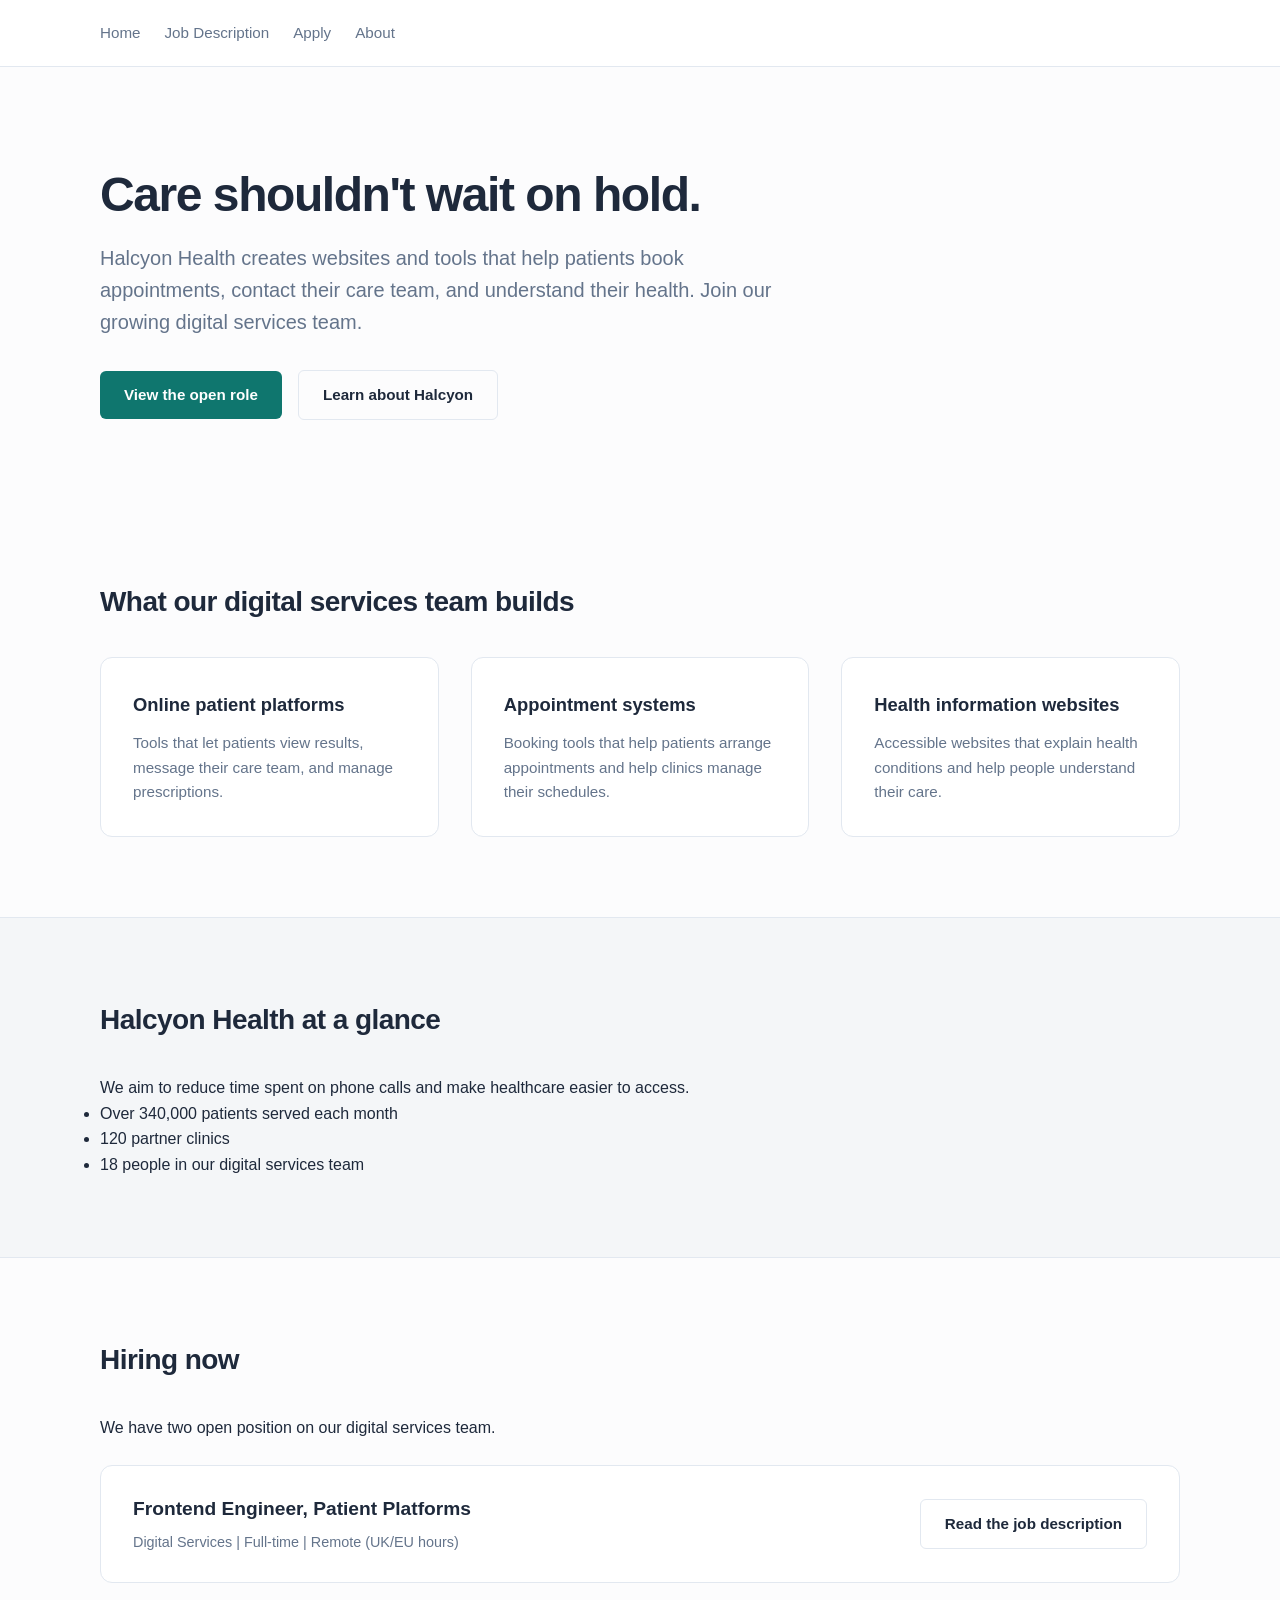
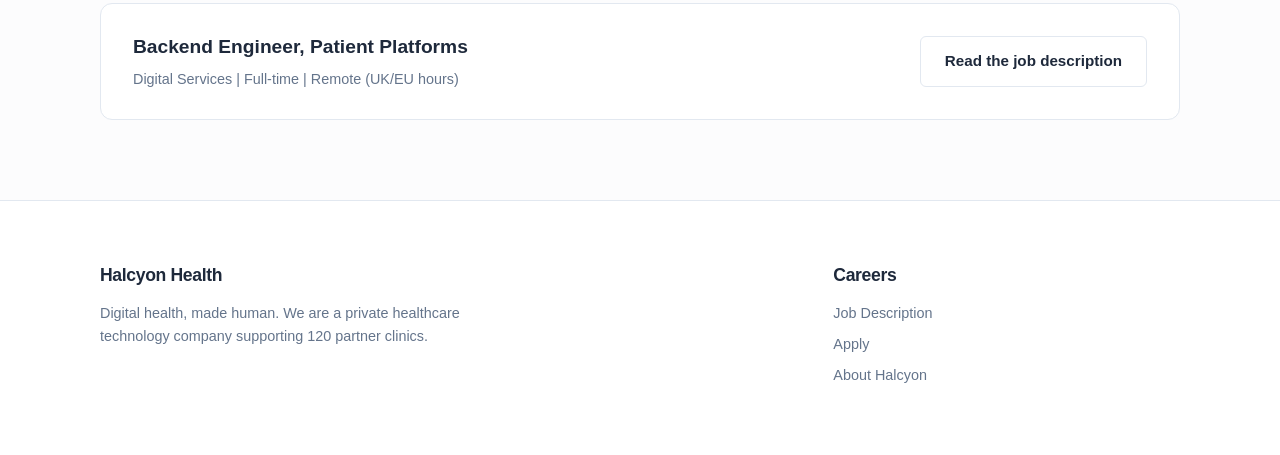
==== projects/index.html @ d696d894 "Add files via upload" ====
<!DOCTYPE html>
  <html lang="en">
  <head>
    <meta charset="UTF-8">
    <meta name="viewport" content="width=device-width, initial-scale=1.0">
    <meta name="description" content="Explore digital health careers at Halcyon Health.">
    <title>Halcyon Health | Careers</title>
    <link rel="stylesheet" href="style.css">
  </head>

  <body>
    <header class="site-header">
      <div class="container">

        <div class="main-nav" aria-label="Main navigation">
          <ul>
            <li><a href="Home.html">Home</a></li>
            <li><a href="job-description.html">Job Description</a></li>
            <li><a href="apply.html">Apply</a></li>
            <li><a href="about.html">About</a></li>
          </ul>
        </div>
      </div>
    </header>

    <main>
      <section class="hero">
        <div class="container">
          <div class="hero-copy">
            <h1>Care shouldn't wait on hold.</h1>

            <p class="lede">
              Halcyon Health creates websites and tools that help patients
              book appointments, contact their care team, and understand
              their health. Join our growing digital services team.
            </p>

            <div class="hero-actions">
              <a class="btn btn-primary" href="job-description.html">
                View the open role
              </a>
              <a class="btn btn-ghost" href="about.html">
                Learn about Halcyon
              </a>
            </div>
          </div>
        </div>
      </section>

      <section class="section">
        <div class="container">
          <h2>What our digital services team builds</h2>

          <ul class="feature-list">
            <li>
              <h3>Online patient platforms</h3>
              <p>
                Tools that let patients view results, message their
                care team, and manage prescriptions.
              </p>
            </li>

            <li>
              <h3>Appointment systems</h3>
              <p>
                Booking tools that help patients arrange appointments
                and help clinics manage their schedules.
              </p>
            </li>

            <li>
              <h3>Health information websites</h3>
              <p>
                Accessible websites that explain health conditions
                and help people understand their care.
              </p>
            </li>
          </ul>
        </div>
      </section>

      <section class="section section-alt">
        <div class="container">
          <h2>Halcyon Health at a glance</h2>

          <p>
            We aim to reduce time spent on phone calls and make
            healthcare easier to access.
          </p>

          <ul>
            <li>Over 340,000 patients served each month</li>
            <li>120 partner clinics</li>
            <li>18 people in our digital services team</li>
          </ul>
        </div>
      </section>

      <section class="section">
        <div class="container">
          <h2>Hiring now</h2>
          <p>We have two open position on our digital services team.</p>

          <ul class="role-list">
            <li class="role-card">
              <div>
                <h3>Frontend Engineer, Patient Platforms</h3>
                <p class="role-meta">
                  Digital Services | Full-time | Remote (UK/EU hours)
                </p>
              </div>

              <a class="btn btn-ghost" href="job-description.html">
                Read the job description
              </a>
            </li>

            <li class="role-card">
              <div>
                <h3>Backend Engineer, Patient Platforms</h3>
                <p class="role-meta">
                  Digital Services | Full-time | Remote (UK/EU hours)
                </p>
              </div>

              <a class="btn btn-ghost" href="job-description.html">
                Read the job description
              </a>
              </div>
            </li>
          </ul>
        </div>
      </section>

    </main>

    <footer class="site-footer">
      <div class="container">
        <div>
          <h2>Halcyon Health</h2>
          <p>
            Digital health, made human. We are a private healthcare
            technology company supporting 120 partner clinics.
          </p>
        </div>

        <div>
          <h2>Careers</h2>
          <ul>
            <li><a href="job-description.html">Job Description</a></li>
            <li><a href="apply.html">Apply</a></li>
            <li><a href="about.html">About Halcyon</a></li>
          </ul>
        </div>
    </footer>

  </body>
  </html>
---- projects/style.css ----
:root {
  --color-bg: #fcfcfd;
  --color-surface: #ffffff;
  --color-surface-alt: #f4f6f8;
  --color-text-main: #1e293b;
  --color-text-muted: #64748b;
  --color-primary: #0f766e;        /* Deep Teal */
  --color-primary-hover: #115e59;
  --color-border: #e2e8f0;
  
  --font-main: -apple-system, BlinkMacSystemFont, "Segoe UI", Roboto, Helvetica, Arial, sans-serif;
  
  --radius-sm: 6px;
  --radius-md: 12px;
  --max-width: 1080px;
}

*, *::before, *::after {
  box-sizing: border-box;
  margin: 0;
  padding: 0;
}

body {
  font-family: var(--font-main);
  background-color: var(--color-bg);
  color: var(--color-text-main);
  line-height: 1.6;
  -webkit-font-smoothing: antialiased;
}

/* Layout */
.container {
  width: 90%;
  max-width: var(--max-width);
  margin: 0 auto;
}

.section {
  padding: 80px 0;
}

.section-alt {
  background-color: var(--color-surface-alt);
  border-top: 1px solid var(--color-border);
  border-bottom: 1px solid var(--color-border);
}

/* Header */
.site-header {
  background: var(--color-surface);
  border-bottom: 1px solid var(--color-border);
  padding: 20px 0;
  position: sticky;
  top: 0;
  z-index: 100;
}

.site-header .container {
  display: flex;
  justify-content: space-between;
  align-items: center;
}

.brand {
  font-weight: 700;
  font-size: 1.25rem;
  color: var(--color-text-main);
  text-decoration: none;
  letter-spacing: -0.02em;
}

.main-nav ul {
  display: flex;
  gap: 24px;
  list-style: none;
}

.main-nav a {
  text-decoration: none;
  color: var(--color-text-muted);
  font-size: 0.95rem;
  font-weight: 500;
  transition: color 0.2s ease;
}

.main-nav a:hover,
.main-nav a[aria-current="page"] {
  color: var(--color-primary);
}

/* HERO SECTION */
.hero {
  padding: 100px 0 80px;
}

.hero-copy {
  max-width: 680px;
}

.hero h1 {
  font-size: 3rem;
  line-height: 1.15;
  letter-spacing: -0.03em;
  margin-bottom: 20px;
  color: var(--color-text-main);
}

.lede {
  font-size: 1.25rem;
  color: var(--color-text-muted);
  font-weight: 400;
  margin-bottom: 32px;
}

.hero-actions {
  display: flex;
  gap: 16px;
  align-items: center;
}

/* button */
.btn {
  display: inline-block;
  padding: 12px 24px;
  border-radius: var(--radius-sm);
  font-weight: 600;
  font-size: 0.95rem;
  text-decoration: none;
  transition: all 0.2s ease;
}

.btn-primary {
  background-color: var(--color-primary);
  color: #ffffff;
}

.btn-primary:hover {
  background-color: var(--color-primary-hover);
}

.btn-ghost {
  background-color: transparent;
  color: var(--color-text-main);
  border: 1px solid var(--color-border);
}

.btn-ghost:hover {
  background-color: var(--color-surface-alt);
  border-color: #cbd5e1;
}

/* Card & List */
h2 {
  font-size: 1.75rem;
  letter-spacing: -0.02em;
  margin-bottom: 32px;
}

.feature-list {
  display: grid;
  grid-template-columns: repeat(auto-fit, minmax(280px, 1fr));
  gap: 32px;
  list-style: none;
}

.feature-list li {
  background: var(--color-surface);
  border: 1px solid var(--color-border);
  padding: 32px;
  border-radius: var(--radius-md);
}

.feature-list h3 {
  font-size: 1.15rem;
  margin-bottom: 12px;
}

.feature-list p {
  color: var(--color-text-muted);
  font-size: 0.95rem;
}

/*  role card */
.role-list {
  list-style: none;
  display: grid;
  gap: 20px;
  margin-top: 24px;
}

.role-card {
  background: var(--color-surface);
  border: 1px solid var(--color-border);
  border-radius: var(--radius-md);
  padding: 28px 32px;
  display: flex;
  justify-content: space-between;
  align-items: center;
}

.role-card h3 {
  font-size: 1.2rem;
  margin-bottom: 6px;
}

.role-meta {
  color: var(--color-text-muted);
  font-size: 0.9rem;
}

/* Footer */
.site-footer {
  background-color: var(--color-surface);
  border-top: 1px solid var(--color-border);
  padding: 60px 0;
  font-size: 0.9rem;
}

.site-footer .container {
  display: grid;
  grid-template-columns: 2fr 1fr;
  gap: 40px;
}

.site-footer h2 {
  font-size: 1.1rem;
  margin-bottom: 12px;
}

.site-footer p {
  color: var(--color-text-muted);
  max-width: 400px;
}

.site-footer ul {
  list-style: none;
}

.site-footer li {
  margin-bottom: 8px;
}

.site-footer a {
  color: var(--color-text-muted);
  text-decoration: none;
}

.site-footer a:hover {
  color: var(--color-primary);
}

/* for phone */
@media (max-width: 768px) {
  .hero h1 { font-size: 2.2rem; }
  .hero-actions { flex-direction: column; align-items: stretch; }
  .btn { text-align: center; }
  .role-card { flex-direction: column; align-items: flex-start; gap: 20px; }
  .site-footer .container { grid-template-columns: 1fr; }
}
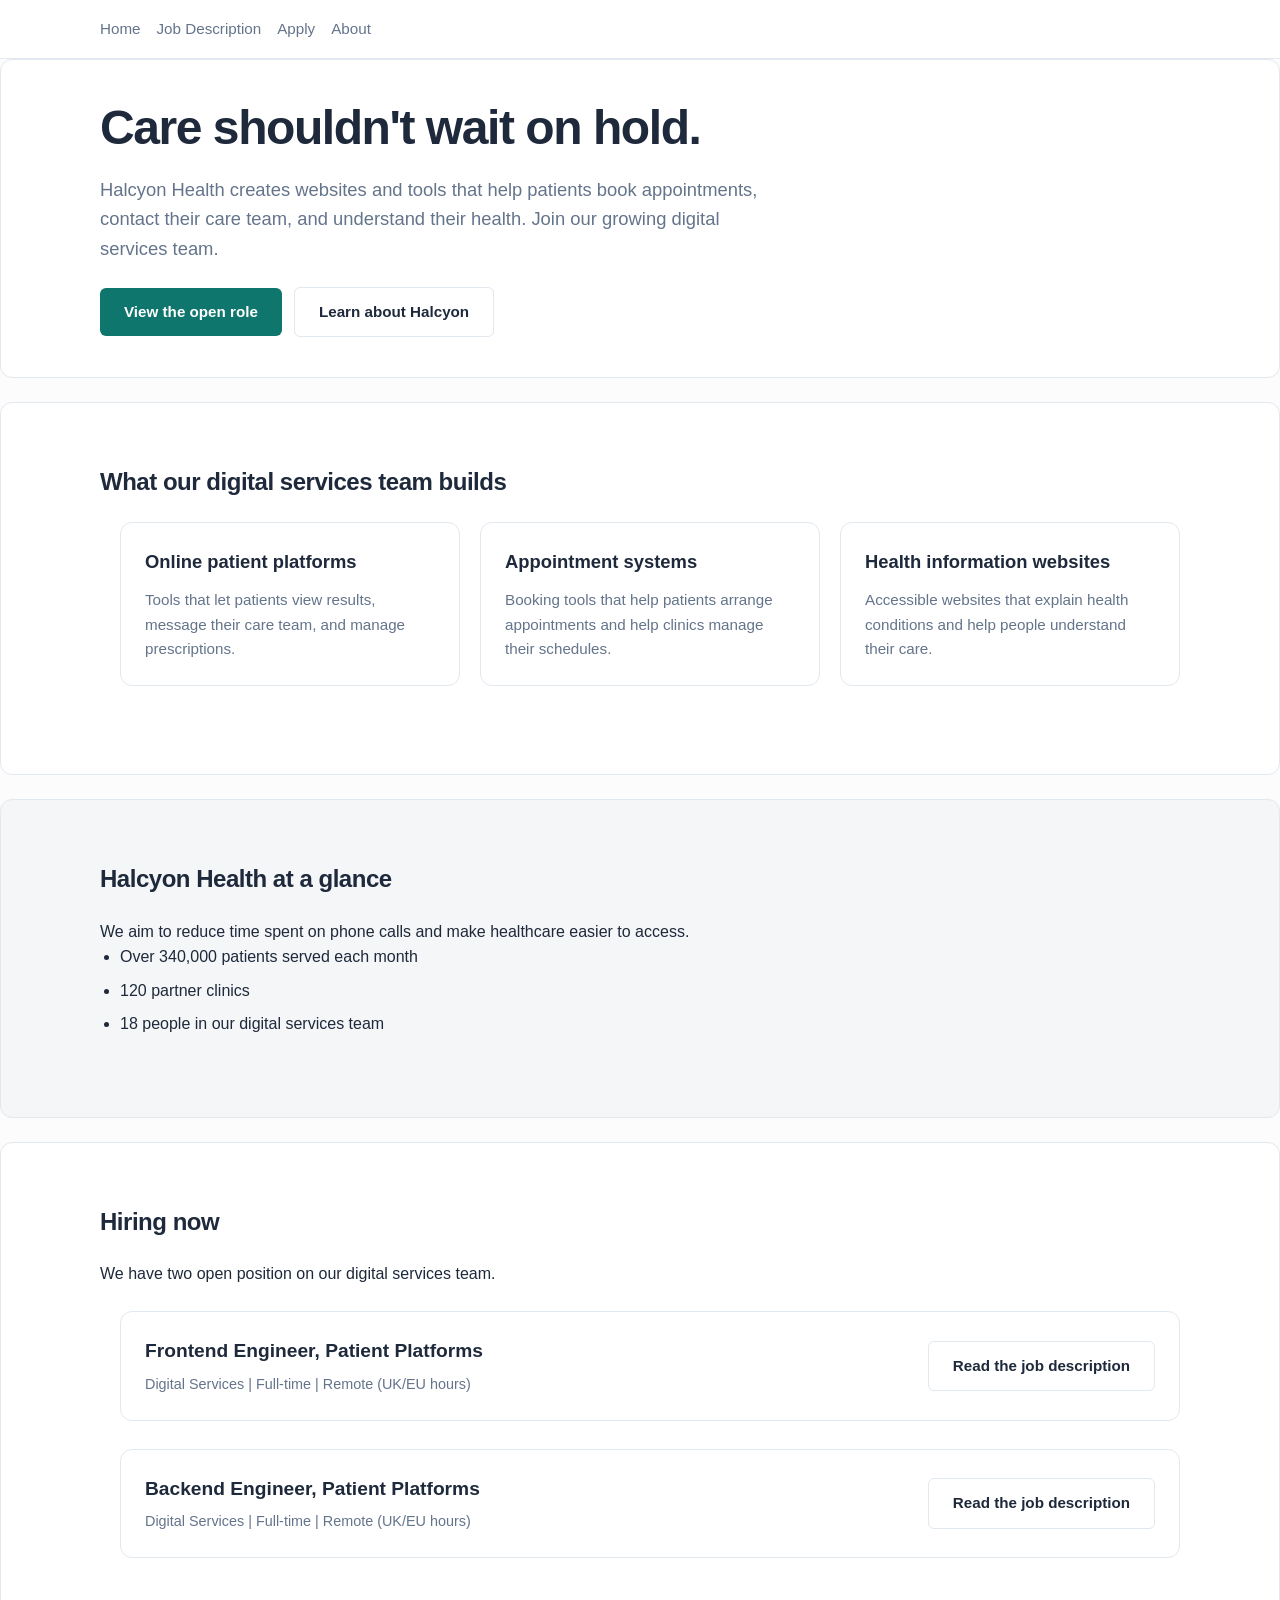
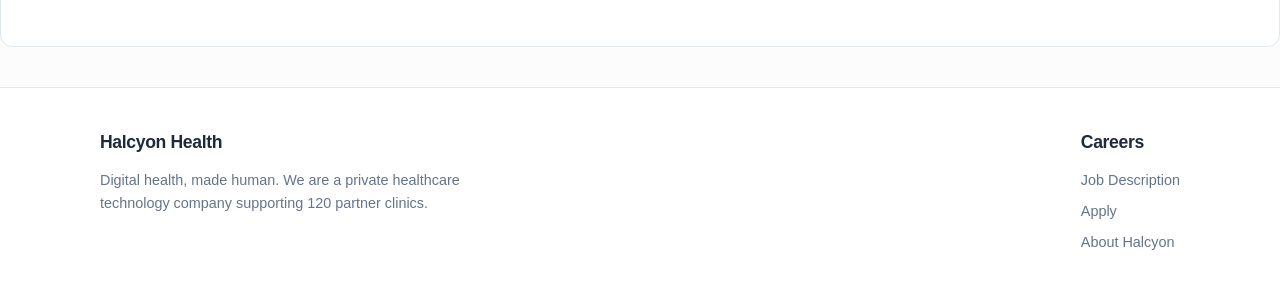
==== commit 2f96ec48: "Update index.html" ====
--- a/projects/index.html
+++ b/projects/index.html
@@ -6,6 +6,7 @@
     <meta name="description" content="Explore digital health careers at Halcyon Health.">
     <title>Halcyon Health | Careers</title>
     <link rel="stylesheet" href="style.css">
+    <link rel="stylesheet" href="project.css">
   </head>
 
   <body>
@@ -155,4 +156,4 @@
     </footer>
 
   </body>
-  </html>+  </html>
--- a/projects/project.css
+++ b/projects/project.css
@@ -0,0 +1,329 @@
+/* CSS VARIABLES & BASE RESET */
+:root {
+  --color-background: #fcfcfd;
+  --color-surface: #ffffff;
+  --color-surface-alt: #f4f6f8;
+  --color-text-main: #1e293b;
+  --color-text-muted: #64748b;
+  --color-primary: #0f766e;   
+  --color-primary-hover: #115e59;
+  --color-border:#e2e8f0;
+  
+  --font-main: -apple-system, BlinkMacSystemFont, "Segoe UI", Roboto, Helvetica, Arial, sans-serif;
+  
+  --radius-sm: 6px;
+  --radius-md: 12px;
+  --max-width: 1080px;
+}
+
+*, *::before, *::after {
+  box-sizing: border-box;
+  margin: 0;
+  padding: 0;
+}
+
+body {
+  font-family: var(--font-main);
+  background-color: var(--color-background);
+  color: var(--color-text-main);
+  line-height: 1.6;
+  -webkit-font-smoothing: antialiased;              /* Enable smooth font rendering on macOS and iOS device */
+}
+
+/* LAYOUT & TYPOGRAPHY */
+.container {                                        /* invisible frame or guardline */
+  width: 90%;
+  max-width: var(--max-width);
+  margin: 0 auto;
+}
+
+main.container {
+  padding: 40px 0;
+}
+
+.section {                                          /* Page break */
+  padding: 60px 0;
+}
+
+.section-alt {
+  background-color: var(--color-surface-alt);
+  border-top: 1px solid var(--color-border);
+  border-bottom: 1px solid var(--color-border);
+}
+
+h1, .page-title {
+  font-size: 2.2rem;
+  line-height: 1.2;
+  letter-spacing: -0.02em;
+  margin-bottom: 16px;
+  color: var(--color-text-main);
+}
+
+h2 {
+  font-size: 1.5rem;
+  letter-spacing: -0.02em;
+  margin-bottom: 20px;
+}
+
+h3 {
+  font-size: 1.15rem;
+  margin-bottom: 12px;
+}
+
+.page-intro, .lede {
+  font-size: 1.15rem;
+  color: var(--color-text-muted);
+  margin-bottom: 24px;
+}
+
+/* HEADER & NAVIGATION (Mobile-First) */
+.site-header, header {
+  background: var(--color-surface);
+  border-bottom: 1px solid var(--color-border);
+  padding: 16px 0;
+  position: sticky;
+  top: 0;
+  z-index: 100;
+}
+
+.site-header .container, header > div {
+  display: flex;
+  flex-direction: column;
+  gap: 12px;
+  align-items: center;
+}
+
+.brand {
+  font-weight: 700;
+  font-size: 1.25rem;
+  color: var(--color-text-main);
+  text-decoration: none;
+}
+
+.main-nav ul, nav ul {
+  display: flex;
+  gap: 16px;
+  list-style: none;
+  padding: 0;
+}
+
+.main-nav a, nav a {
+  text-decoration: none;
+  color: var(--color-text-muted);
+  font-size: 0.95rem;
+  font-weight: 500;
+  transition: color 0.2s ease;
+}
+
+.main-nav a:hover, nav a:hover,
+.main-nav a[aria-current="page"] {
+  color: var(--color-primary);
+}
+
+/* BUTTONS & LINK STYLES */
+.btn, .submit-button, .reset-button, section a[href="apply.html"] {
+  display: inline-block;
+  padding: 12px 24px;
+  border-radius: var(--radius-sm);
+  font-weight: 600;
+  font-size: 0.95rem;
+  text-decoration: none;
+  text-align: center;
+  transition: all 0.2s ease;
+  cursor: pointer;
+  border: none;
+}
+
+.btn-primary, .submit-button, section a[href="apply.html"] {
+  background-color: var(--color-primary);
+  color: #ffffff;
+}
+
+.btn-primary:hover, .submit-button:hover, section a[href="apply.html"]:hover {
+  background-color: var(--color-primary-hover);
+}
+
+.btn-ghost, .reset-button {
+  background-color: transparent;
+  color: var(--color-text-main);
+  border: 1px solid var(--color-border);
+}
+
+.btn-ghost:hover, .reset-button:hover {
+  background-color: var(--color-surface-alt);
+}
+
+/* HERO & HOME CONTENT */
+.hero {
+  padding: 40px 0;
+}
+
+.hero-actions {
+  display: flex;
+  flex-direction: column;
+  gap: 12px;
+}
+
+.feature-list {
+  display: grid;
+  grid-template-columns: 1fr;
+  gap: 20px;
+  list-style: none;
+}
+
+.feature-list li {
+  background: var(--color-surface);
+  border: 1px solid var(--color-border);
+  padding: 24px;
+  border-radius: var(--radius-md);
+}
+
+.role-card {
+  background: var(--color-surface);
+  border: 1px solid var(--color-border);
+  border-radius: var(--radius-md);
+  padding: 24px;
+  display: flex;
+  flex-direction: column;
+  gap: 16px;
+}
+
+/* JOB DESCRIPTION & ABOUT SECTIONS */
+main section {
+  background: var(--color-surface);
+  border: 1px solid var(--color-border);
+  border-radius: var(--radius-md);
+  padding: 24px;
+  margin-bottom: 24px;
+}
+
+main section ul {
+  margin-left: 20px;
+  margin-bottom: 20px;
+}
+
+main section li {
+  margin-bottom: 8px;
+}
+
+address.contact-details {
+  font-style: normal;
+  background: var(--color-surface-alt);
+  padding: 16px;
+  border-radius: var(--radius-sm);
+  margin: 16px 0;
+}
+
+/* FORM STYLES (apply.html) */
+.application-form {
+  display: flex;
+  flex-direction: column;
+  gap: 24px;
+}
+
+.form-section {
+  border: 1px solid var(--color-border);
+  border-radius: var(--radius-md);
+  padding: 20px;
+  background: var(--color-surface);
+}
+
+.form-section legend {
+  font-weight: 700;
+  padding: 0 8px;
+  color: var(--color-primary);
+}
+
+.form-field {
+  margin-bottom: 16px;
+}
+
+.form-field label {
+  font-weight: 600;
+  font-size: 0.9rem;
+}
+
+.form-field input[type="text"],
+.form-field input[type="email"],
+.form-field input[type="tel"],
+.form-field input[type="date"],
+.form-field select,
+.form-field textarea {
+  width: 100%;
+  padding: 10px 12px;
+  border: 1px solid var(--color-border);
+  border-radius: var(--radius-sm);
+  font-size: 1rem;
+  margin-top: 6px;
+  font-family: inherit;
+}
+
+.form-field textarea {
+  resize: vertical;
+}
+
+.form-options {
+  margin-top: 8px;
+  line-height: 2;
+}
+
+.form-actions {
+  display: flex;
+  flex-direction: column;
+  gap: 12px;
+}
+
+.form-note {
+  font-size: 0.85rem;
+  color: #b91c1c;
+  background: #fef2f2;
+  padding: 12px;
+  border-radius: var(--radius-sm);
+  margin-bottom: 20px;
+}
+
+/* FOOTER */
+.site-footer, footer {
+  background-color: var(--color-surface);
+  border-top: 1px solid var(--color-border);
+  padding: 40px 0;
+  font-size: 0.9rem;
+  margin-top: 40px;
+}
+
+.site-footer .container, footer > div {
+  display: flex;
+  flex-direction: column;
+  gap: 20px;
+}
+
+/* DESKTOP MEDIA QUERY (Screens > 768px) */
+@media (min-width: 769px) {
+  .site-header .container, header > div {
+    flex-direction: row;
+    justify-content: space-between;
+  }
+
+  h1, .page-title {
+    font-size: 3rem;
+  }
+
+  .hero-actions, .form-actions {
+    flex-direction: row;
+  }
+
+  .feature-list {
+    grid-template-columns: repeat(auto-fit, minmax(280px, 1fr));
+  }
+
+  .role-card {
+    flex-direction: row;
+    justify-content: space-between;
+    align-items: center;
+  }
+
+  .site-footer .container, footer > div {
+    flex-direction: row;
+    justify-content: space-between;
+  }
+}
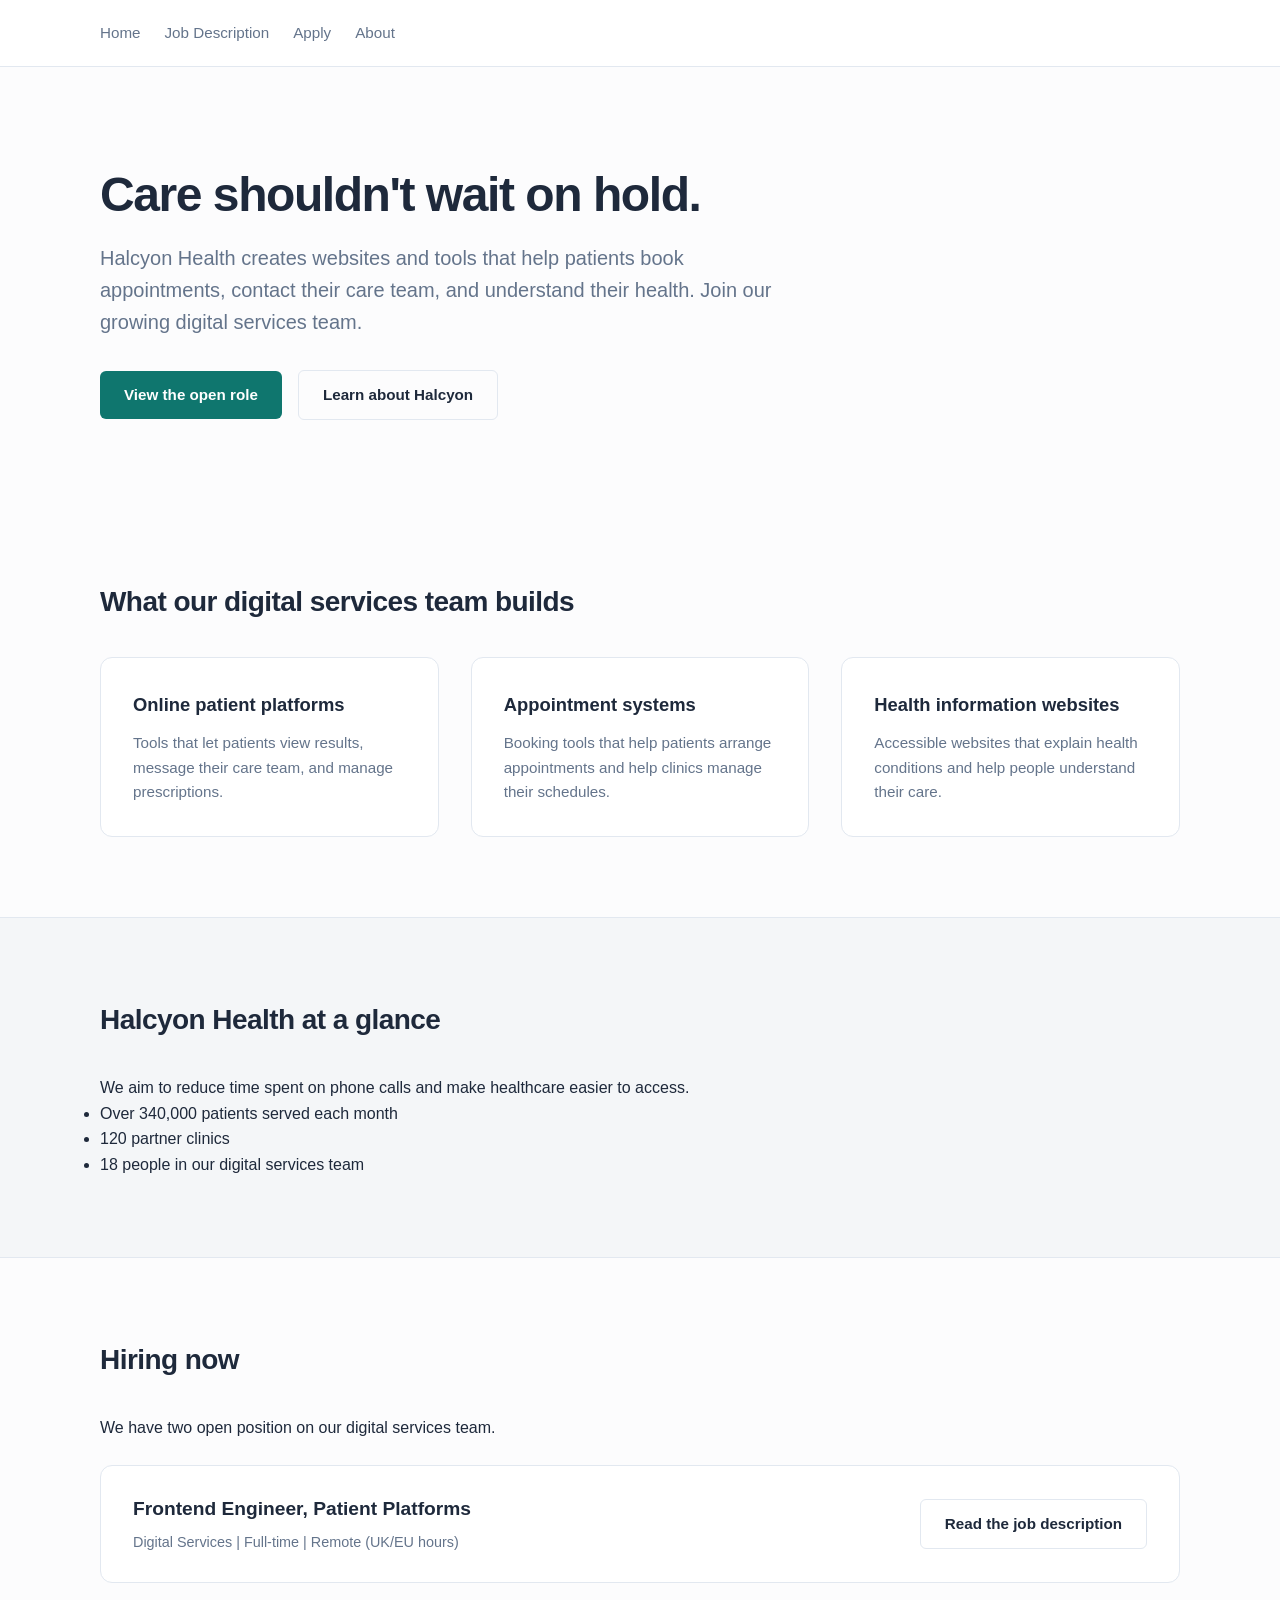
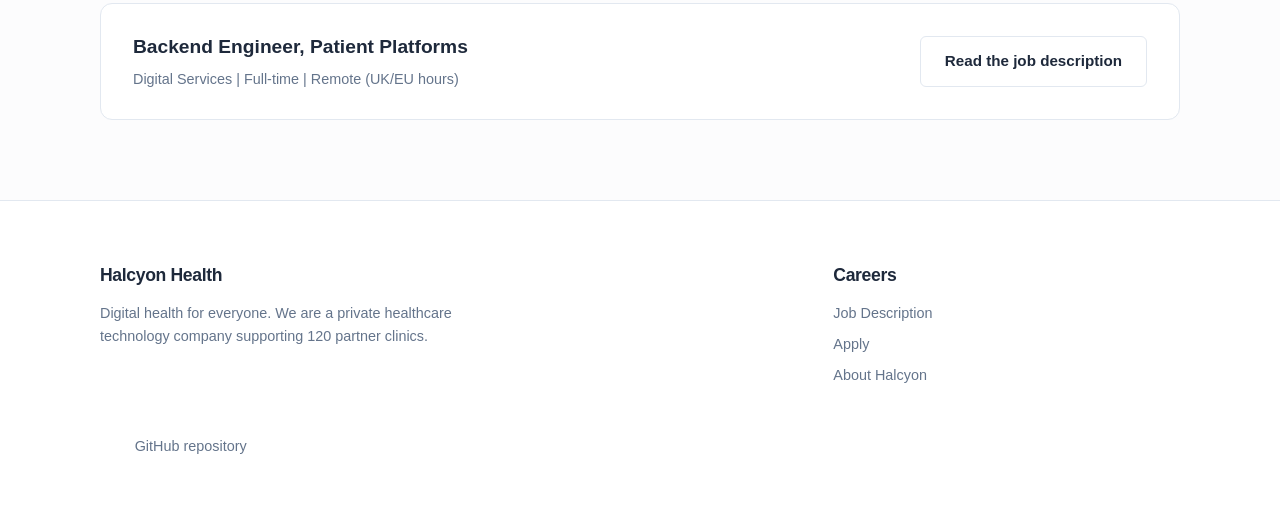
==== commit 47927410: "Update index.html" ====
--- a/projects/index.html
+++ b/projects/index.html
@@ -6,7 +6,6 @@
     <meta name="description" content="Explore digital health careers at Halcyon Health.">
     <title>Halcyon Health | Careers</title>
     <link rel="stylesheet" href="style.css">
-    <link rel="stylesheet" href="project.css">
   </head>
 
   <body>
@@ -15,7 +14,7 @@
 
         <div class="main-nav" aria-label="Main navigation">
           <ul>
-            <li><a href="Home.html">Home</a></li>
+            <li><a href="index.html">Home</a></li>
             <li><a href="job-description.html">Job Description</a></li>
             <li><a href="apply.html">Apply</a></li>
             <li><a href="about.html">About</a></li>
@@ -140,7 +139,7 @@
         <div>
           <h2>Halcyon Health</h2>
           <p>
-            Digital health, made human. We are a private healthcare
+            Digital health for everyone. We are a private healthcare
             technology company supporting 120 partner clinics.
           </p>
         </div>
@@ -153,6 +152,12 @@
             <li><a href="about.html">About Halcyon</a></li>
           </ul>
         </div>
+
+        <div class="container">
+          <a href="https://github.com/HtooNayLin71/web-project-group">
+            GitHub repository
+          </a>
+       </div>
     </footer>
 
   </body>
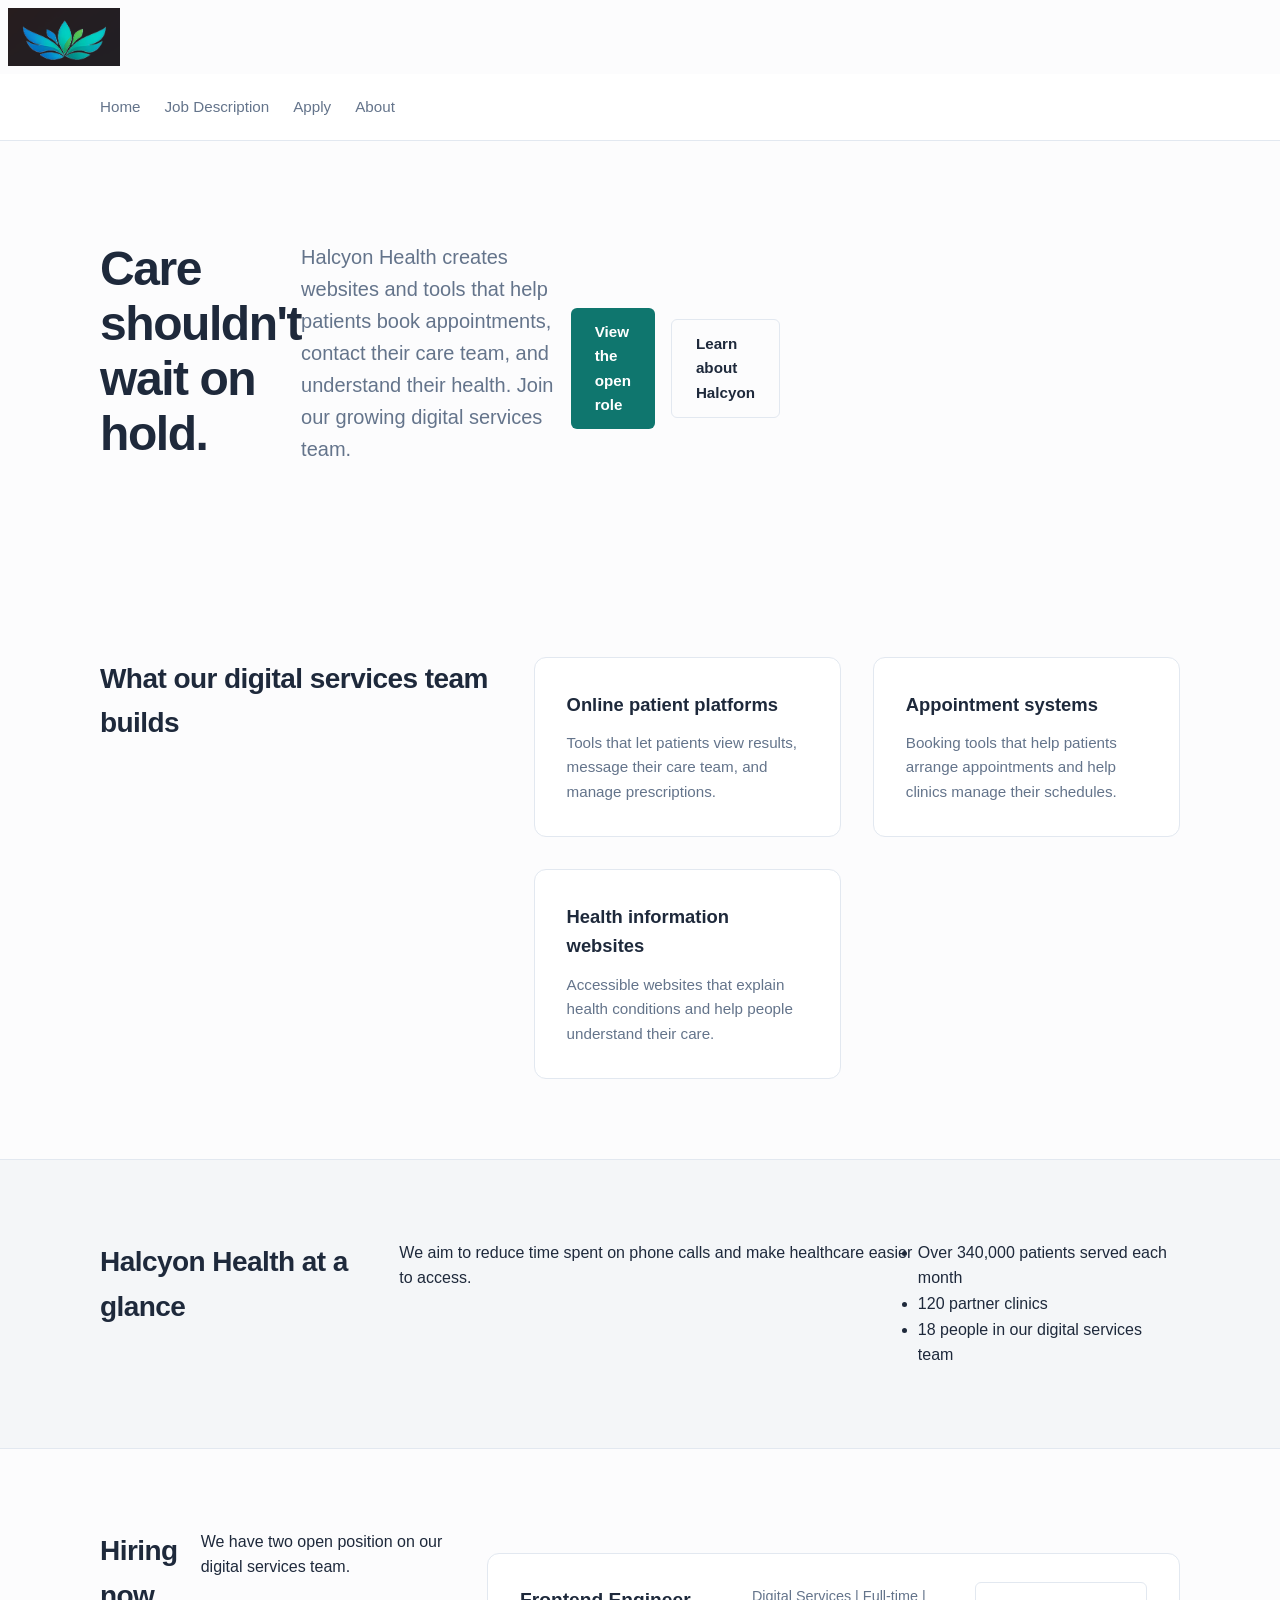
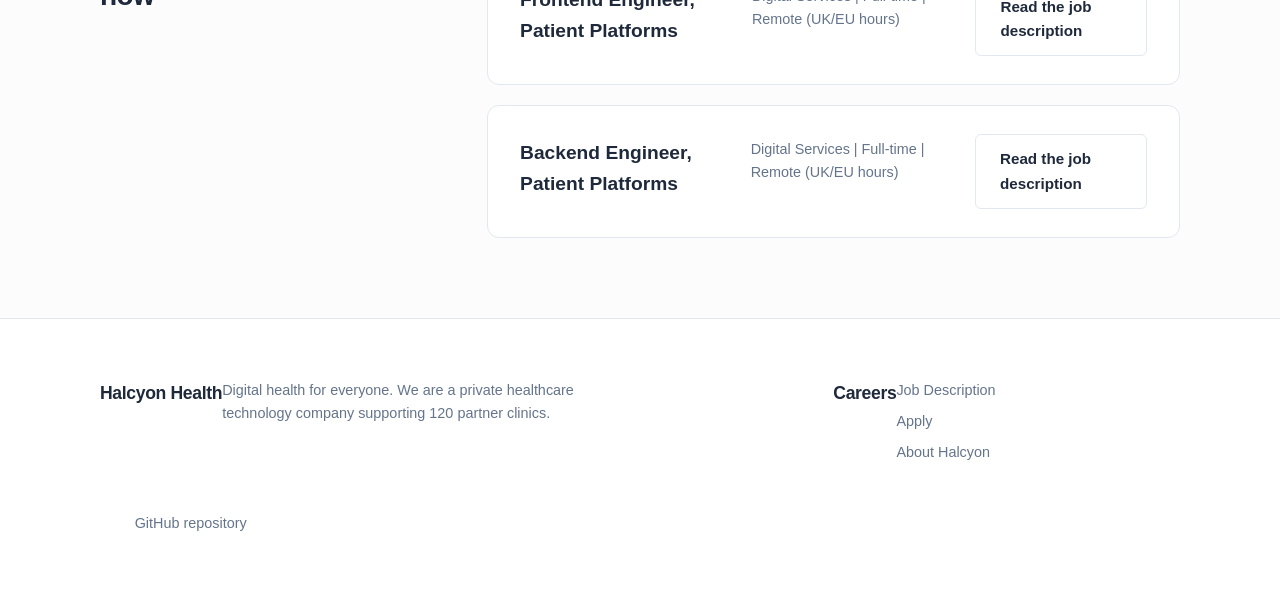
==== commit 59b354de: "Add logo and style adjustments in index.html Added logo image and updated styles for header layout." ====
--- a/projects/index.html
+++ b/projects/index.html
@@ -9,6 +9,10 @@
   </head>
 
   <body>
+      <div>
+      <img src="Logo.png" alt="Halyicon" style="width: 10%;">
+      </div>
+
     <header class="site-header">
       <div class="container">
 
@@ -20,6 +24,17 @@
             <li><a href="about.html">About</a></li>
           </ul>
         </div>
+              	<style>
+		          div {
+			          display: flex;
+			          justify-content: left;
+		              }
+		          img{
+			          width: 10% ;
+                padding: 0.5em 0.5em;
+		          }
+              </style>
+        
       </div>
     </header>
 
